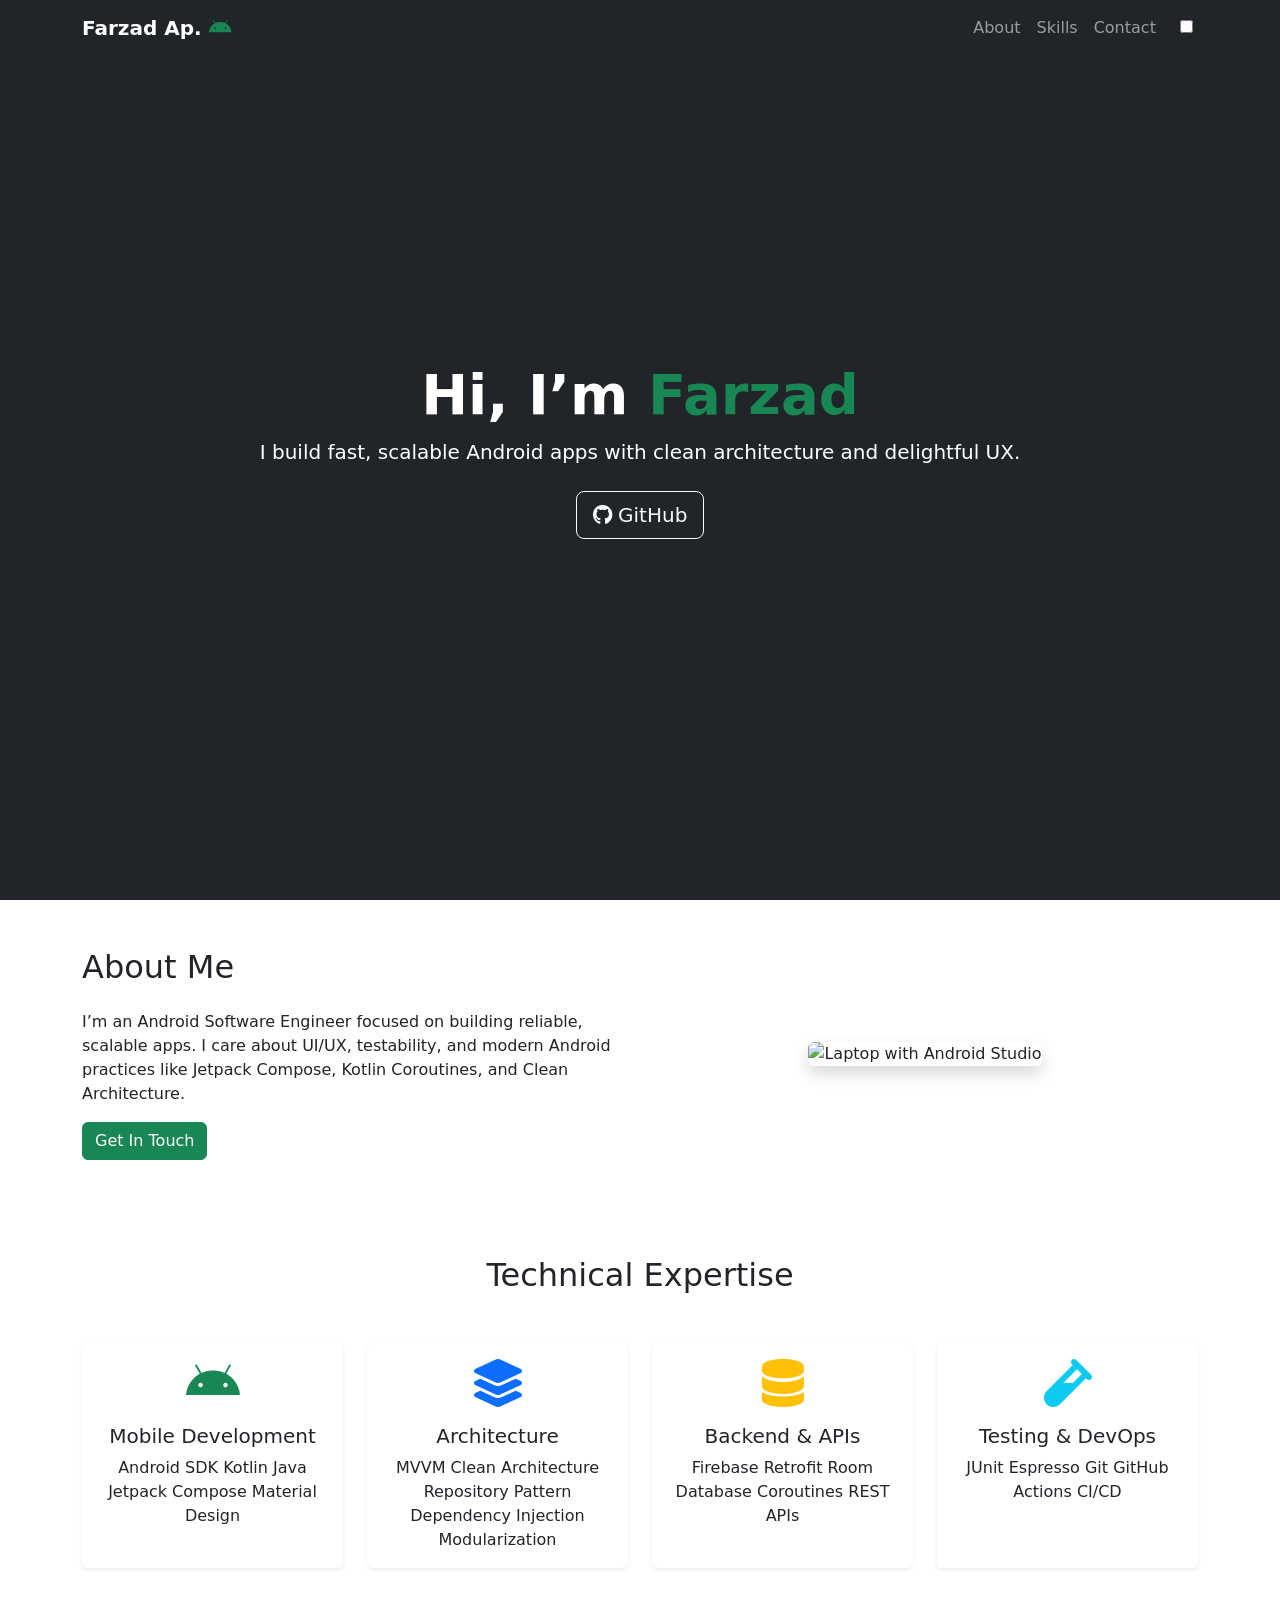
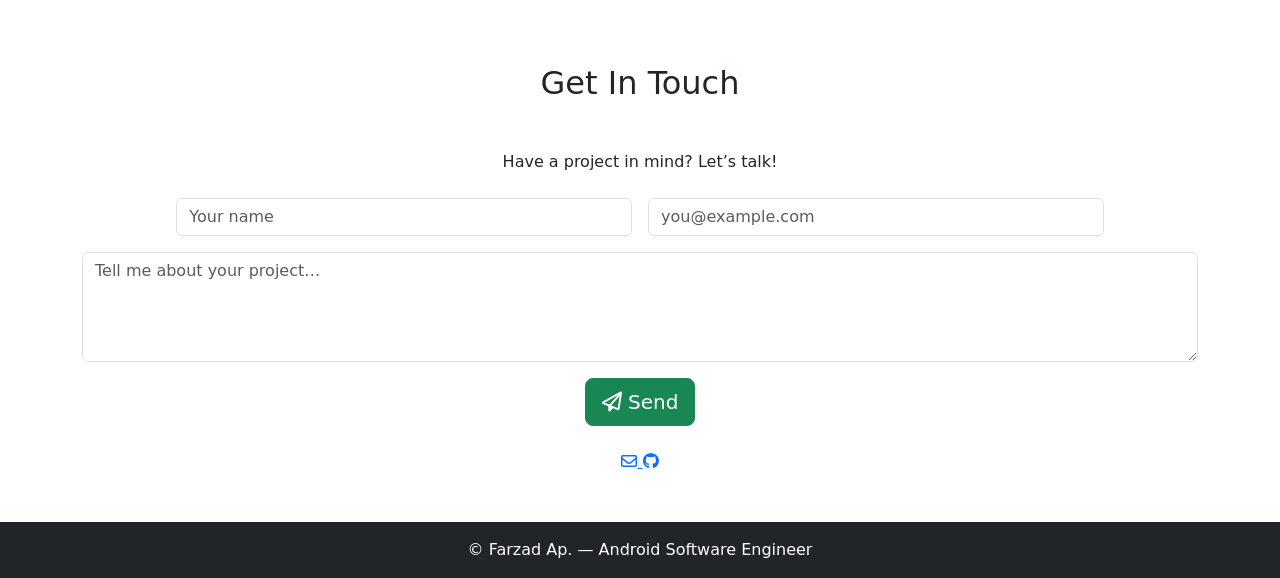
==== index.html @ f7219aee "Commented some section temporarily" ====
<!DOCTYPE html>
<html lang="en">
<head>
    <meta charset="UTF-8">
    <meta name="viewport" content="width=device-width, initial-scale=1">
    <title>Farzad Azimipoor - Android Software Engineer Portfolio</title>
    <meta name="description" content="Android Software Engineer specializing in Kotlin, Jetpack Compose, and modern Android development. View my projects and experience.">
    <meta name="keywords" content="Android Developer, Kotlin, Jetpack Compose, Mobile App Development, Software Engineer">
    <meta name="author" content="Farzad Azimipoor">

    <!-- Open Graph -->
    <meta property="og:title" content="Farzad Azimipoor - Android Software Engineer">
    <meta property="og:description" content="Android Software Engineer specializing in Kotlin, Jetpack Compose, and modern Android development.">
    <meta property="og:type" content="website">
    <meta property="og:url" content="https://farzadazimipoor.github.io">

    <!-- Favicon -->
    <link rel="icon" href="data:image/svg+xml,<svg xmlns='http://www.w3.org/2000/svg' viewBox='0 0 100 100'><text y='.9em' font-size='90'>📱</text></svg>">

    <!-- Bootstrap -->
    <link href="https://cdn.jsdelivr.net/npm/bootstrap@5.3.3/dist/css/bootstrap.min.css" rel="stylesheet">

    <!-- Icons -->
    <link rel="stylesheet" href="https://cdnjs.cloudflare.com/ajax/libs/font-awesome/6.5.0/css/all.min.css">

    <!-- Custom -->
    <link rel="stylesheet" href="assets/css/style.css">
</head>
<body>

<!-- Navbar -->
<nav class="navbar navbar-expand-lg navbar-dark bg-dark fixed-top">
    <div class="container">
        <a class="navbar-brand fw-bold" href="#">Farzad Ap. <i class="fa-brands fa-android text-success"></i></a>
        <button class="navbar-toggler" type="button" data-bs-toggle="collapse" data-bs-target="#navMenu">
            <span class="navbar-toggler-icon"></span>
        </button>
        <div class="collapse navbar-collapse" id="navMenu">
            <ul class="navbar-nav ms-auto">
                <li class="nav-item"><a class="nav-link" href="#about">About</a></li>
                <li class="nav-item"><a class="nav-link" href="#skills">Skills</a></li>
                <!-- <li class="nav-item"><a class="nav-link" href="#projects">Projects</a></li> -->
                <!-- <li class="nav-item"><a class="nav-link" href="#experience">Experience</a></li> -->
                <!-- <li class="nav-item"><a class="nav-link" href="#testimonials">Testimonials</a></li> -->
                <li class="nav-item"><a class="nav-link" href="#contact">Contact</a></li>
                <li class="nav-item d-flex align-items-center">
                    <div class="theme-switch ms-3">
                        <input type="checkbox" id="themeToggle" class="theme-switch-checkbox">
                        <label for="themeToggle" class="theme-switch-label">
                            <span class="theme-switch-inner"></span>
                            <span class="theme-switch-switch"></span>
                        </label>
                    </div>
                </li>
            </ul>
        </div>
    </div>
</nav>

<!-- Main content wrapper -->
<main class="flex-shrink-0">

    <!-- Hero -->
    <header class="bg-dark text-white text-center vh-100 d-flex flex-column justify-content-center">
        <div class="container">

            <h1 class="display-4 fw-bold">Hi, I’m <span class="text-success">Farzad</span></h1>
            <p class="lead">I build fast, scalable Android apps with clean architecture and delightful UX.</p>
            <div class="mt-4">
                <!-- <a href="#projects" class="btn btn-success btn-lg me-2"><i class="fa-solid fa-rocket"></i> View Projects</a> -->
                <a href="https://github.com/farzadazimipoor" target="_blank" rel="noopener noreferrer" class="btn btn-outline-light btn-lg"><i
                        class="fa-brands fa-github"></i> GitHub</a>
            </div>
        </div>
    </header>

    <!-- About -->
    <section id="about" class="py-5 bg-gradient-light animate-on-scroll">
        <div class="container">
            <div class="row align-items-center">
                <div class="col-md-6">
                    <h2 class="mb-4">About Me</h2>
                    <p>I’m an Android Software Engineer focused on building reliable, scalable apps. I care about UI/UX,
                        testability, and modern Android practices like Jetpack Compose, Kotlin Coroutines, and Clean
                        Architecture.</p>
                    <!-- <a href="data/resume.pdf" class="btn btn-outline-success me-2" download>Download Resume</a> -->
                    <a href="#contact" class="btn btn-success">Get In Touch</a>
                </div>
                <div class="col-md-6 text-center mt-4 mt-md-0">
                    <img src="https://images.unsplash.com/photo-1526378722484-bd91ca387e72?w=600&auto=format"
                         class="img-fluid rounded shadow" alt="Laptop with Android Studio">
                </div>
            </div>
        </div>
    </section>

    <!-- Skills -->
    <section id="skills" class="bg-pattern py-5 animate-on-scroll">
        <div class="container">
            <h2 class="text-center mb-5">Technical Expertise</h2>
            <div class="row g-4">
                <div class="col-lg-3 col-md-6">
                    <div class="card h-100 border-0 shadow-sm">
                        <div class="card-body text-center">
                            <div class="mb-3">
                                <i class="fa-brands fa-android fa-3x text-success"></i>
                            </div>
                            <h5 class="card-title">Mobile Development</h5>
                            <div class="skill-badges">
                                <span class="skill-badge">Android SDK</span>
                                <span class="skill-badge">Kotlin</span>
                                <span class="skill-badge">Java</span>
                                <span class="skill-badge">Jetpack Compose</span>
                                <span class="skill-badge">Material Design</span>
                            </div>
                        </div>
                    </div>
                </div>
                <div class="col-lg-3 col-md-6">
                    <div class="card h-100 border-0 shadow-sm">
                        <div class="card-body text-center">
                            <div class="mb-3">
                                <i class="fa-solid fa-layer-group fa-3x text-primary"></i>
                            </div>
                            <h5 class="card-title">Architecture</h5>
                            <div class="skill-badges">
                                <span class="skill-badge">MVVM</span>
                                <span class="skill-badge">Clean Architecture</span>
                                <span class="skill-badge">Repository Pattern</span>
                                <span class="skill-badge">Dependency Injection</span>
                                <span class="skill-badge">Modularization</span>
                            </div>
                        </div>
                    </div>
                </div>
                <div class="col-lg-3 col-md-6">
                    <div class="card h-100 border-0 shadow-sm">
                        <div class="card-body text-center">
                            <div class="mb-3">
                                <i class="fa-solid fa-database fa-3x text-warning"></i>
                            </div>
                            <h5 class="card-title">Backend & APIs</h5>
                            <div class="skill-badges">
                                <span class="skill-badge">Firebase</span>
                                <span class="skill-badge">Retrofit</span>
                                <span class="skill-badge">Room Database</span>
                                <span class="skill-badge">Coroutines</span>
                                <span class="skill-badge">REST APIs</span>
                            </div>
                        </div>
                    </div>
                </div>
                <div class="col-lg-3 col-md-6">
                    <div class="card h-100 border-0 shadow-sm">
                        <div class="card-body text-center">
                            <div class="mb-3">
                                <i class="fa-solid fa-vial fa-3x text-info"></i>
                            </div>
                            <h5 class="card-title">Testing & DevOps</h5>
                            <div class="skill-badges">
                                <span class="skill-badge">JUnit</span>
                                <span class="skill-badge">Espresso</span>
                                <span class="skill-badge">Git</span>
                                <span class="skill-badge">GitHub Actions</span>
                                <span class="skill-badge">CI/CD</span>
                            </div>
                        </div>
                    </div>
                </div>
            </div>
        </div>
    </section>

    <!-- Projects -->
    <!-- <section id="projects" class="py-5 bg-gradient-dark animate-on-scroll">
        <div class="container">
            <h2 class="text-center mb-5">Featured Projects</h2>
            <div id="projectGrid" class="row g-4"></div>
        </div>
    </section> -->

    <!-- Experience -->
    <!-- <section id="experience" class="bg-dots py-5 animate-on-scroll">
        <div class="container">
            <h2 class="text-center mb-5">Career Journey</h2>
            <div class="timeline">
                <div class="timeline-item">
                    <div class="timeline-marker bg-success"></div>
                    <div class="timeline-content">
                        <div class="timeline-header">
                            <h5>Senior Android Engineer</h5>
                            <span class="timeline-date">2023 – Present</span>
                        </div>
                        <h6 class="company text-success">Awesome Co</h6>
                        <ul class="achievements">
                            <li>Led Jetpack Compose migration for 500K+ users</li>
                            <li>Improved app performance by 30%</li>
                            <li>Mentored 3 junior developers</li>
                            <li>Implemented CI/CD pipeline reducing deployment time by 50%</li>
                        </ul>
                        <div class="skills">
                            <span class="skill-tag">Kotlin</span>
                            <span class="skill-tag">Jetpack Compose</span>
                            <span class="skill-tag">MVVM</span>
                            <span class="skill-tag">Clean Architecture</span>
                        </div>
                    </div>
                </div>
                
                <div class="timeline-item">
                    <div class="timeline-marker bg-primary"></div>
                    <div class="timeline-content">
                        <div class="timeline-header">
                            <h5>Android Developer</h5>
                            <span class="timeline-date">2021 – 2023</span>
                        </div>
                        <h6 class="company text-primary">Startup X</h6>
                        <ul class="achievements">
                            <li>Built features end-to-end from design to deployment</li>
                            <li>Boosted MAU by 40% through UX improvements</li>
                            <li>Reduced crash rate from 2.1% to 0.3%</li>
                            <li>Integrated Firebase Analytics and Crashlytics</li>
                        </ul>
                        <div class="skills">
                            <span class="skill-tag">Java</span>
                            <span class="skill-tag">Firebase</span>
                            <span class="skill-tag">Retrofit</span>
                            <span class="skill-tag">RxJava</span>
                        </div>
                    </div>
                </div>
                
                <div class="timeline-item">
                    <div class="timeline-marker bg-warning"></div>
                    <div class="timeline-content">
                        <div class="timeline-header">
                            <h5>Junior Android Developer</h5>
                            <span class="timeline-date">2020 – 2021</span>
                        </div>
                        <h6 class="company text-warning">Tech Solutions Inc</h6>
                        <ul class="achievements">
                            <li>Developed 5+ Android applications from scratch</li>
                            <li>Collaborated with cross-functional teams</li>
                            <li>Implemented REST API integrations</li>
                            <li>Maintained legacy codebases and added new features</li>
                        </ul>
                        <div class="skills">
                            <span class="skill-tag">Java</span>
                            <span class="skill-tag">XML Layouts</span>
                            <span class="skill-tag">SQLite</span>
                            <span class="skill-tag">REST APIs</span>
                        </div>
                    </div>
                </div>
                
                <div class="timeline-item">
                    <div class="timeline-marker bg-info"></div>
                    <div class="timeline-content">
                        <div class="timeline-header">
                            <h5>Android Intern</h5>
                            <span class="timeline-date">2019 – 2020</span>
                        </div>
                        <h6 class="company text-info">Mobile Innovations Lab</h6>
                        <ul class="achievements">
                            <li>Learned Android fundamentals and best practices</li>
                            <li>Built first production-ready mobile application</li>
                            <li>Gained experience with version control and agile methodology</li>
                            <li>Participated in code reviews and team meetings</li>
                        </ul>
                        <div class="skills">
                            <span class="skill-tag">Java</span>
                            <span class="skill-tag">Android Studio</span>
                            <span class="skill-tag">Git</span>
                            <span class="skill-tag">Agile</span>
                        </div>
                    </div>
                </div>
            </div>
        </div>
    </section> -->

    <!-- Testimonials -->
    <!-- <section id="testimonials" class="py-5 bg-gradient-dark animate-on-scroll">
        <div class="container">
            <h2 class="text-center mb-5 text-white">What Colleagues Say</h2>
            <div class="row g-4">
                <div class="col-md-4">
                    <div class="testimonial-card">
                        <div class="testimonial-content">
                            <p>"Farzad's expertise in Android development is exceptional. His clean code and attention to detail made our project a huge success."</p>
                        </div>
                        <div class="testimonial-author">
                            <strong>Sarah Johnson</strong>
                            <small class="text-muted">Product Manager, Awesome Co</small>
                        </div>
                    </div>
                </div>
                <div class="col-md-4">
                    <div class="testimonial-card">
                        <div class="testimonial-content">
                            <p>"Working with Farzad was a pleasure. His knowledge of Jetpack Compose and modern Android practices is outstanding."</p>
                        </div>
                        <div class="testimonial-author">
                            <strong>Mike Chen</strong>
                            <small class="text-muted">Tech Lead, Startup X</small>
                        </div>
                    </div>
                </div>
                <div class="col-md-4">
                    <div class="testimonial-card">
                        <div class="testimonial-content">
                            <p>"Farzad consistently delivers high-quality code and is always willing to mentor junior developers. A true team player."</p>
                        </div>
                        <div class="testimonial-author">
                            <strong>Lisa Rodriguez</strong>
                            <small class="text-muted">Engineering Manager, Tech Solutions</small>
                        </div>
                    </div>
                </div>
            </div>
        </div>
    </section> -->

    <!-- Contact -->
    <section id="contact" class="py-5 bg-gradient-light animate-on-scroll">
        <div class="container text-center">
            <h2 class="text-center mb-5">Get In Touch</h2>
            <p class="mb-4">Have a project in mind? Let’s talk!</p>
            <form id="contactForm" class="row g-3 justify-content-center">
                <div class="col-md-5">
                    <input type="text" name="name" class="form-control" placeholder="Your name" required>
                </div>
                <div class="col-md-5">
                    <input type="email" name="email" class="form-control" placeholder="you@example.com" required>
                </div>
                <div class="col-12">
                    <textarea name="message" rows="4" class="form-control" placeholder="Tell me about your project…"
                              required></textarea>
                </div>
                <div class="col-10">
                    <button class="btn btn-success btn-lg" type="submit"><i class="fa-regular fa-paper-plane"></i> Send
                    </button>
                </div>
            </form>
            <div id="formMessage" class="mt-3" style="display: none;"></div>
            <div class="mt-4 social-links">
                <a href="mailto:farzad.azimipoor@gmail.com" class="email" title="Email">
                    <i class="fa-regular fa-envelope"></i>
                </a>
                <a href="https://github.com/farzadazimipoor" target="_blank" rel="noopener noreferrer" class="github" title="GitHub">
                    <i class="fa-brands fa-github"></i>
                </a>
                <!-- <a href="https://www.linkedin.com/in/farzadazimipoor" target="_blank" rel="noopener noreferrer" class="linkedin" title="LinkedIn">
                    <i class="fa-brands fa-linkedin"></i>
                </a> -->
            </div>
        </div>
    </section>
</main>

<!-- Back to Top Button -->
<button id="backToTop" class="btn btn-success position-fixed" style="bottom: 20px; right: 20px; z-index: 1000; display: none; border-radius: 50%; width: 50px; height: 50px;">
    <i class="fa-solid fa-arrow-up"></i>
</button>

<!-- Footer -->
<footer class="bg-dark text-white text-center py-3 mt-auto">
    <p class="mb-0">&copy; <span id="year"></span> Farzad Ap. — Android Software Engineer</p>
</footer>

<!-- Scripts -->
<script src="https://cdn.jsdelivr.net/npm/bootstrap@5.3.3/dist/js/bootstrap.bundle.min.js"></script>
<script src="assets/js/script.js"></script>
</body>
</html>
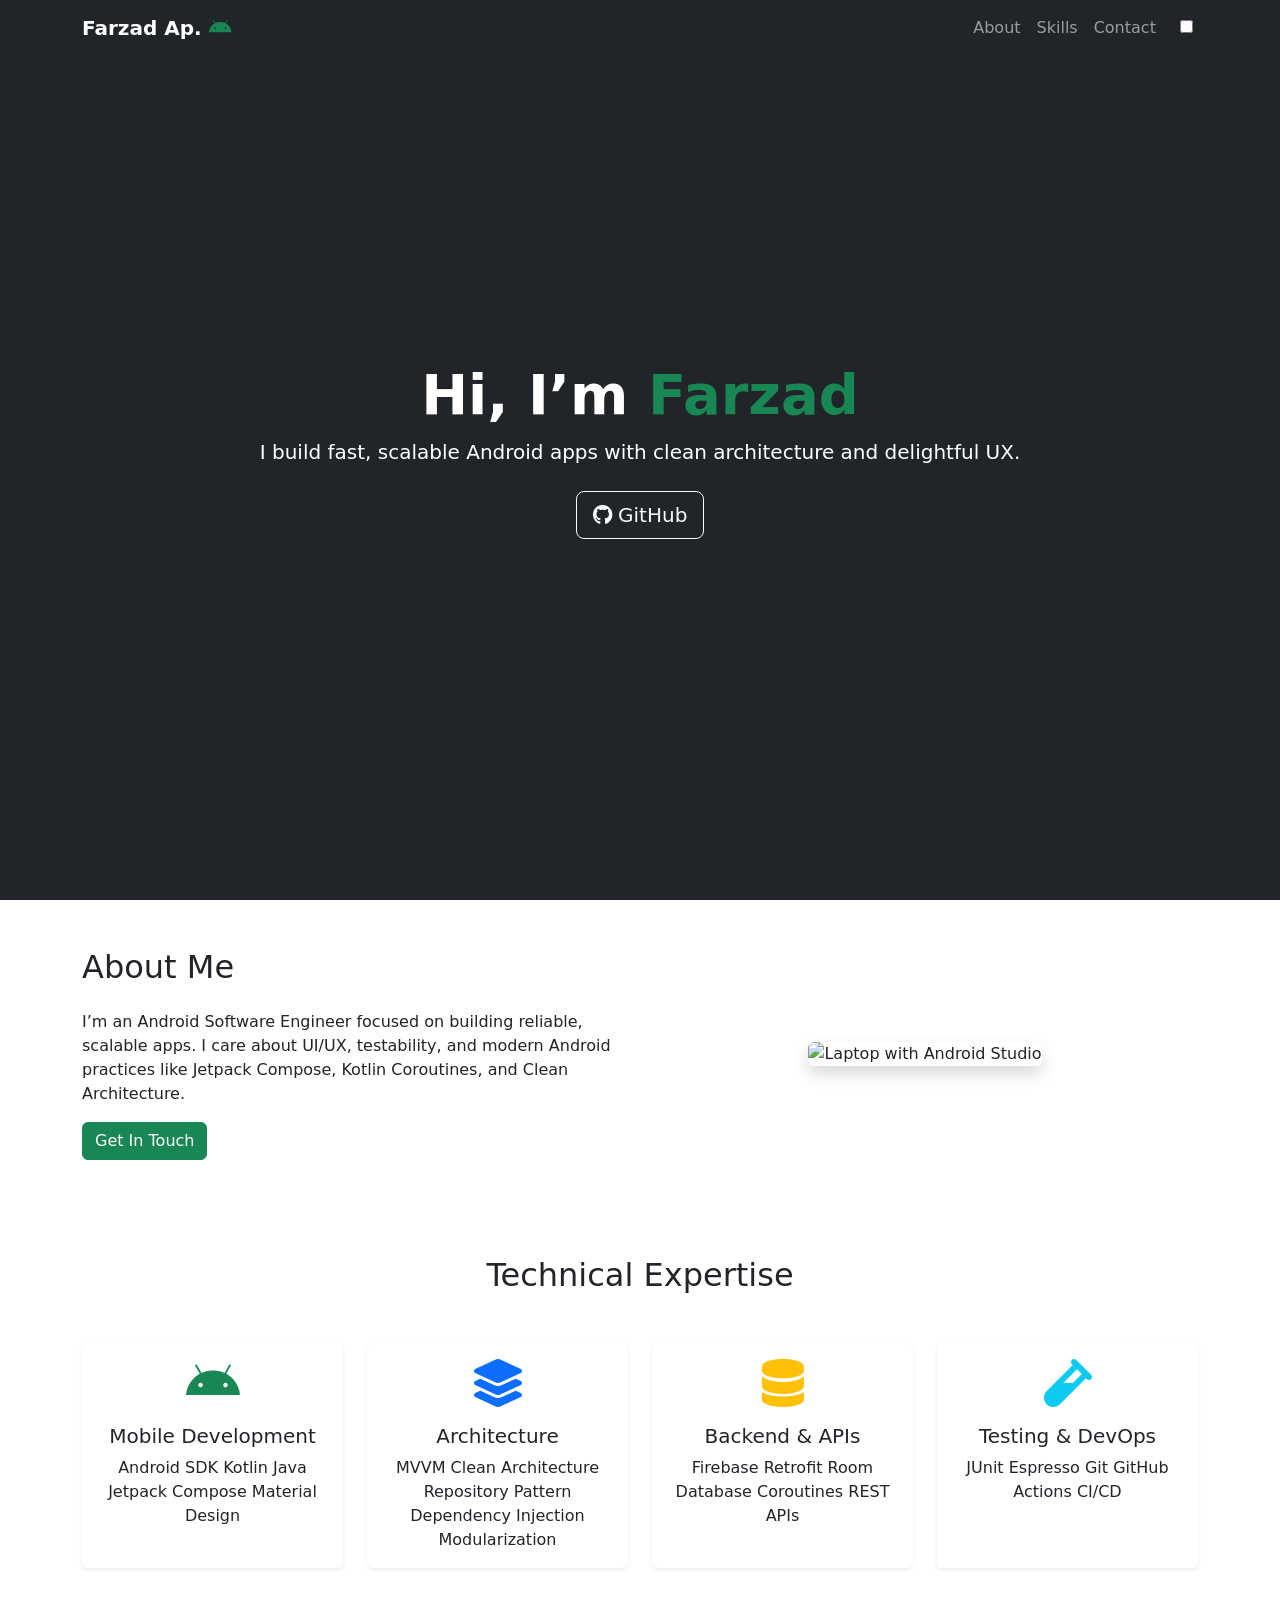
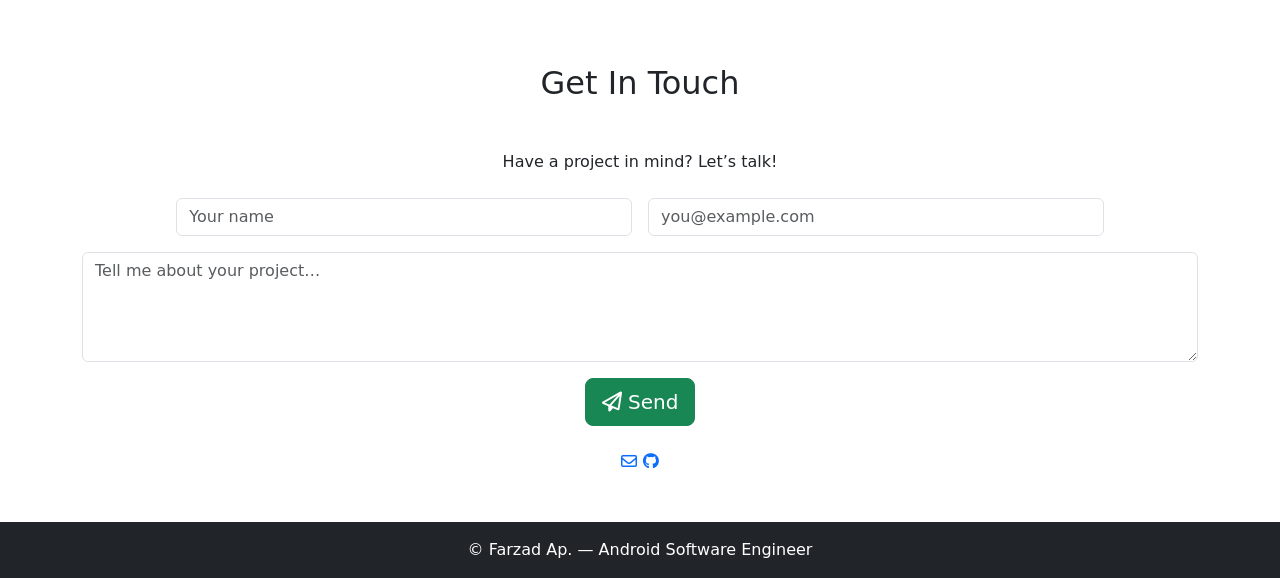
==== commit 661c9be4: "Corrected page content" ====
--- a/index.html
+++ b/index.html
@@ -3,16 +3,16 @@
 <head>
     <meta charset="UTF-8">
     <meta name="viewport" content="width=device-width, initial-scale=1">
-    <title>Farzad Azimipoor - Android Software Engineer Portfolio</title>
+    <title>Farzad Azimipour - Android Software Engineer Portfolio</title>
     <meta name="description" content="Android Software Engineer specializing in Kotlin, Jetpack Compose, and modern Android development. View my projects and experience.">
     <meta name="keywords" content="Android Developer, Kotlin, Jetpack Compose, Mobile App Development, Software Engineer">
-    <meta name="author" content="Farzad Azimipoor">
+    <meta name="author" content="Farzad Azimipour">
 
     <!-- Open Graph -->
-    <meta property="og:title" content="Farzad Azimipoor - Android Software Engineer">
+    <meta property="og:title" content="Farzad Azimipour - Android Software Engineer">
     <meta property="og:description" content="Android Software Engineer specializing in Kotlin, Jetpack Compose, and modern Android development.">
     <meta property="og:type" content="website">
-    <meta property="og:url" content="https://farzadazimipoor.github.io">
+    <meta property="og:url" content="https://farzadazimipour.github.io">
 
     <!-- Favicon -->
     <link rel="icon" href="data:image/svg+xml,<svg xmlns='http://www.w3.org/2000/svg' viewBox='0 0 100 100'><text y='.9em' font-size='90'>📱</text></svg>">
@@ -63,13 +63,11 @@
     <!-- Hero -->
     <header class="bg-dark text-white text-center vh-100 d-flex flex-column justify-content-center">
         <div class="container">
-
             <h1 class="display-4 fw-bold">Hi, I’m <span class="text-success">Farzad</span></h1>
             <p class="lead">I build fast, scalable Android apps with clean architecture and delightful UX.</p>
             <div class="mt-4">
                 <!-- <a href="#projects" class="btn btn-success btn-lg me-2"><i class="fa-solid fa-rocket"></i> View Projects</a> -->
-                <a href="https://github.com/farzadazimipoor" target="_blank" rel="noopener noreferrer" class="btn btn-outline-light btn-lg"><i
-                        class="fa-brands fa-github"></i> GitHub</a>
+                <a href="https://github.com/farzadazimipour" target="_blank" rel="noopener noreferrer" class="btn btn-outline-light btn-lg"><i class="fa-brands fa-github"></i> GitHub</a>
             </div>
         </div>
     </header>
@@ -87,8 +85,7 @@
                     <a href="#contact" class="btn btn-success">Get In Touch</a>
                 </div>
                 <div class="col-md-6 text-center mt-4 mt-md-0">
-                    <img src="https://images.unsplash.com/photo-1526378722484-bd91ca387e72?w=600&auto=format"
-                         class="img-fluid rounded shadow" alt="Laptop with Android Studio">
+                    <img src="https://images.unsplash.com/photo-1526378722484-bd91ca387e72?w=600&auto=format" class="img-fluid rounded shadow" alt="Laptop with Android Studio">
                 </div>
             </div>
         </div>
@@ -102,9 +99,7 @@
                 <div class="col-lg-3 col-md-6">
                     <div class="card h-100 border-0 shadow-sm">
                         <div class="card-body text-center">
-                            <div class="mb-3">
-                                <i class="fa-brands fa-android fa-3x text-success"></i>
-                            </div>
+                            <div class="mb-3"><i class="fa-brands fa-android fa-3x text-success"></i></div>
                             <h5 class="card-title">Mobile Development</h5>
                             <div class="skill-badges">
                                 <span class="skill-badge">Android SDK</span>
@@ -334,20 +329,16 @@
                     <input type="email" name="email" class="form-control" placeholder="you@example.com" required>
                 </div>
                 <div class="col-12">
-                    <textarea name="message" rows="4" class="form-control" placeholder="Tell me about your project…"
-                              required></textarea>
+                    <textarea name="message" rows="4" class="form-control" placeholder="Tell me about your project…" required></textarea>
                 </div>
                 <div class="col-10">
-                    <button class="btn btn-success btn-lg" type="submit"><i class="fa-regular fa-paper-plane"></i> Send
-                    </button>
+                    <button class="btn btn-success btn-lg" type="submit"><i class="fa-regular fa-paper-plane"></i> Send</button>
                 </div>
             </form>
             <div id="formMessage" class="mt-3" style="display: none;"></div>
             <div class="mt-4 social-links">
-                <a href="mailto:farzad.azimipoor@gmail.com" class="email" title="Email">
-                    <i class="fa-regular fa-envelope"></i>
-                </a>
-                <a href="https://github.com/farzadazimipoor" target="_blank" rel="noopener noreferrer" class="github" title="GitHub">
+                <a href="mailto:farzad.azimipoor@gmail.com" class="email" title="Email"><i class="fa-regular fa-envelope"></i></a>
+                <a href="https://github.com/farzadazimipour" target="_blank" rel="noopener noreferrer" class="github" title="GitHub">
                     <i class="fa-brands fa-github"></i>
                 </a>
                 <!-- <a href="https://www.linkedin.com/in/farzadazimipoor" target="_blank" rel="noopener noreferrer" class="linkedin" title="LinkedIn">
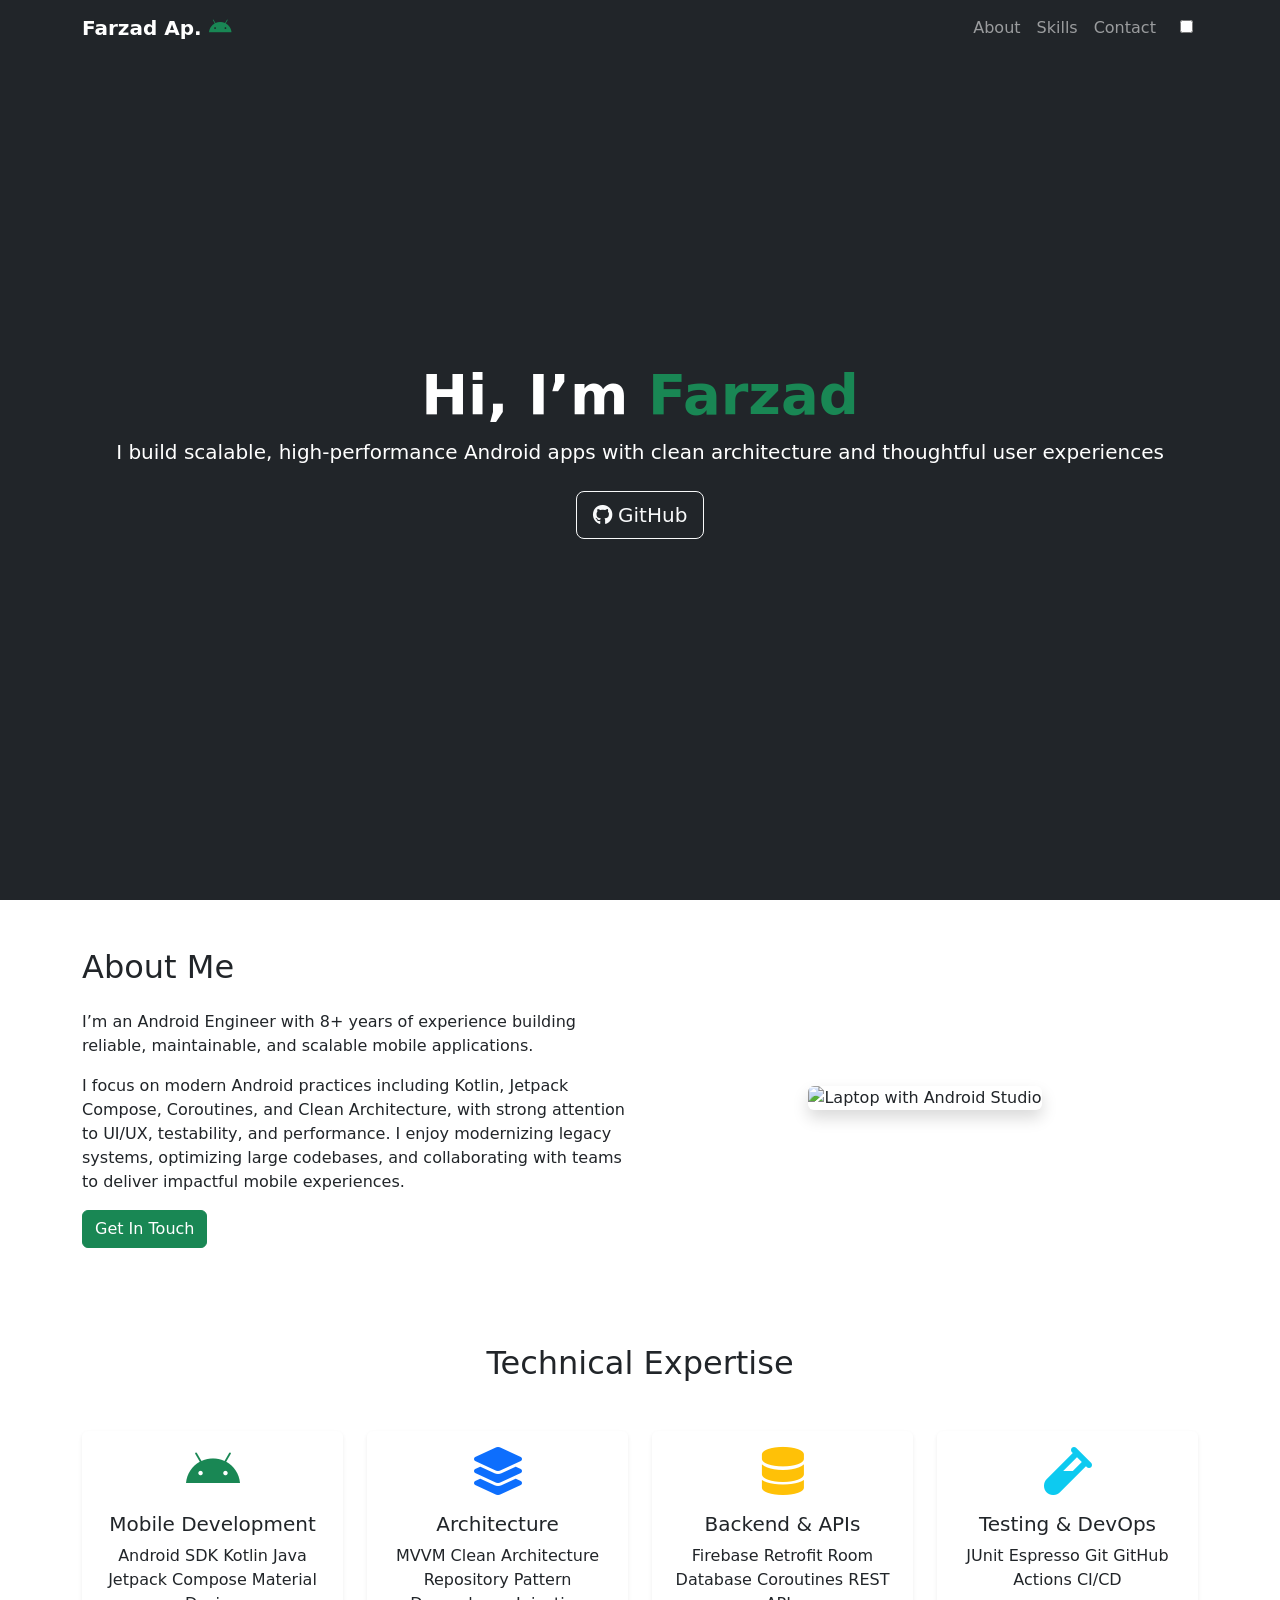
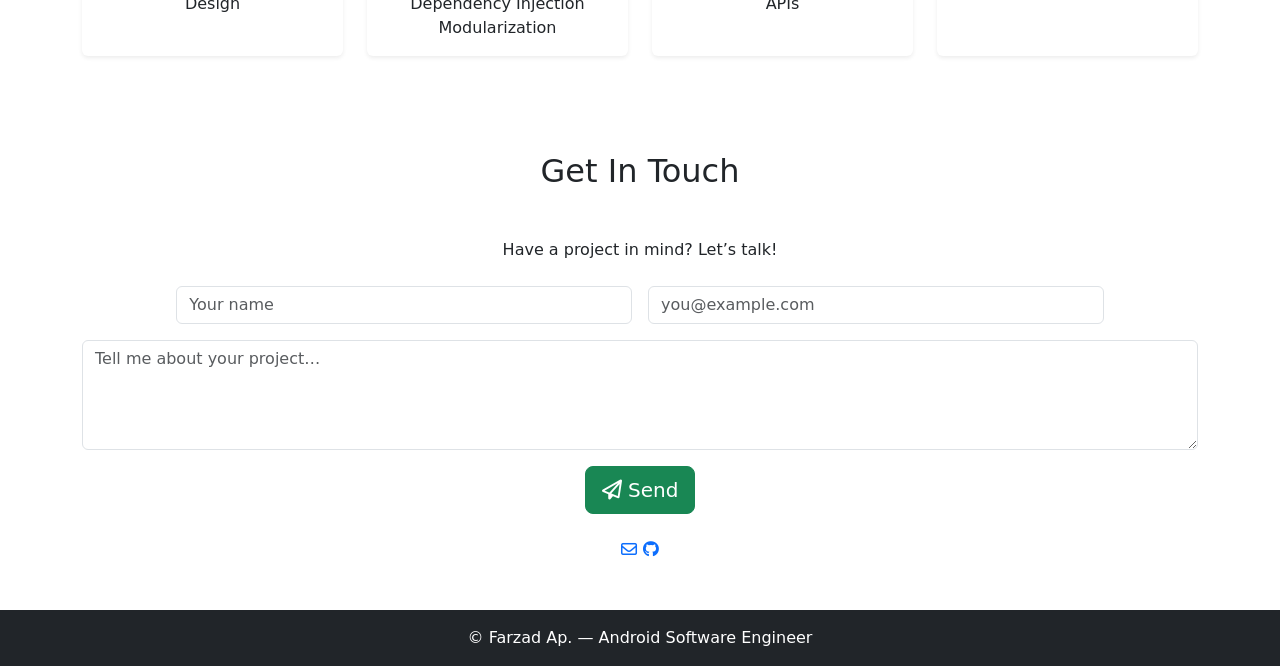
==== commit cfbbffc5: "Updated bio information" ====
--- a/index.html
+++ b/index.html
@@ -64,7 +64,7 @@
     <header class="bg-dark text-white text-center vh-100 d-flex flex-column justify-content-center">
         <div class="container">
             <h1 class="display-4 fw-bold">Hi, I’m <span class="text-success">Farzad</span></h1>
-            <p class="lead">I build fast, scalable Android apps with clean architecture and delightful UX.</p>
+            <p class="lead">I build scalable, high-performance Android apps with clean architecture and thoughtful user experiences</p>
             <div class="mt-4">
                 <!-- <a href="#projects" class="btn btn-success btn-lg me-2"><i class="fa-solid fa-rocket"></i> View Projects</a> -->
                 <a href="https://github.com/farzadazimipour" target="_blank" rel="noopener noreferrer" class="btn btn-outline-light btn-lg"><i class="fa-brands fa-github"></i> GitHub</a>
@@ -78,9 +78,8 @@
             <div class="row align-items-center">
                 <div class="col-md-6">
                     <h2 class="mb-4">About Me</h2>
-                    <p>I’m an Android Software Engineer focused on building reliable, scalable apps. I care about UI/UX,
-                        testability, and modern Android practices like Jetpack Compose, Kotlin Coroutines, and Clean
-                        Architecture.</p>
+                    <p>I’m an Android Engineer with 8+ years of experience building reliable, maintainable, and scalable mobile applications.</p>
+                    <p>I focus on modern Android practices including Kotlin, Jetpack Compose, Coroutines, and Clean Architecture, with strong attention to UI/UX, testability, and performance. I enjoy modernizing legacy systems, optimizing large codebases, and collaborating with teams to deliver impactful mobile experiences.</p>
                     <!-- <a href="data/resume.pdf" class="btn btn-outline-success me-2" download>Download Resume</a> -->
                     <a href="#contact" class="btn btn-success">Get In Touch</a>
                 </div>
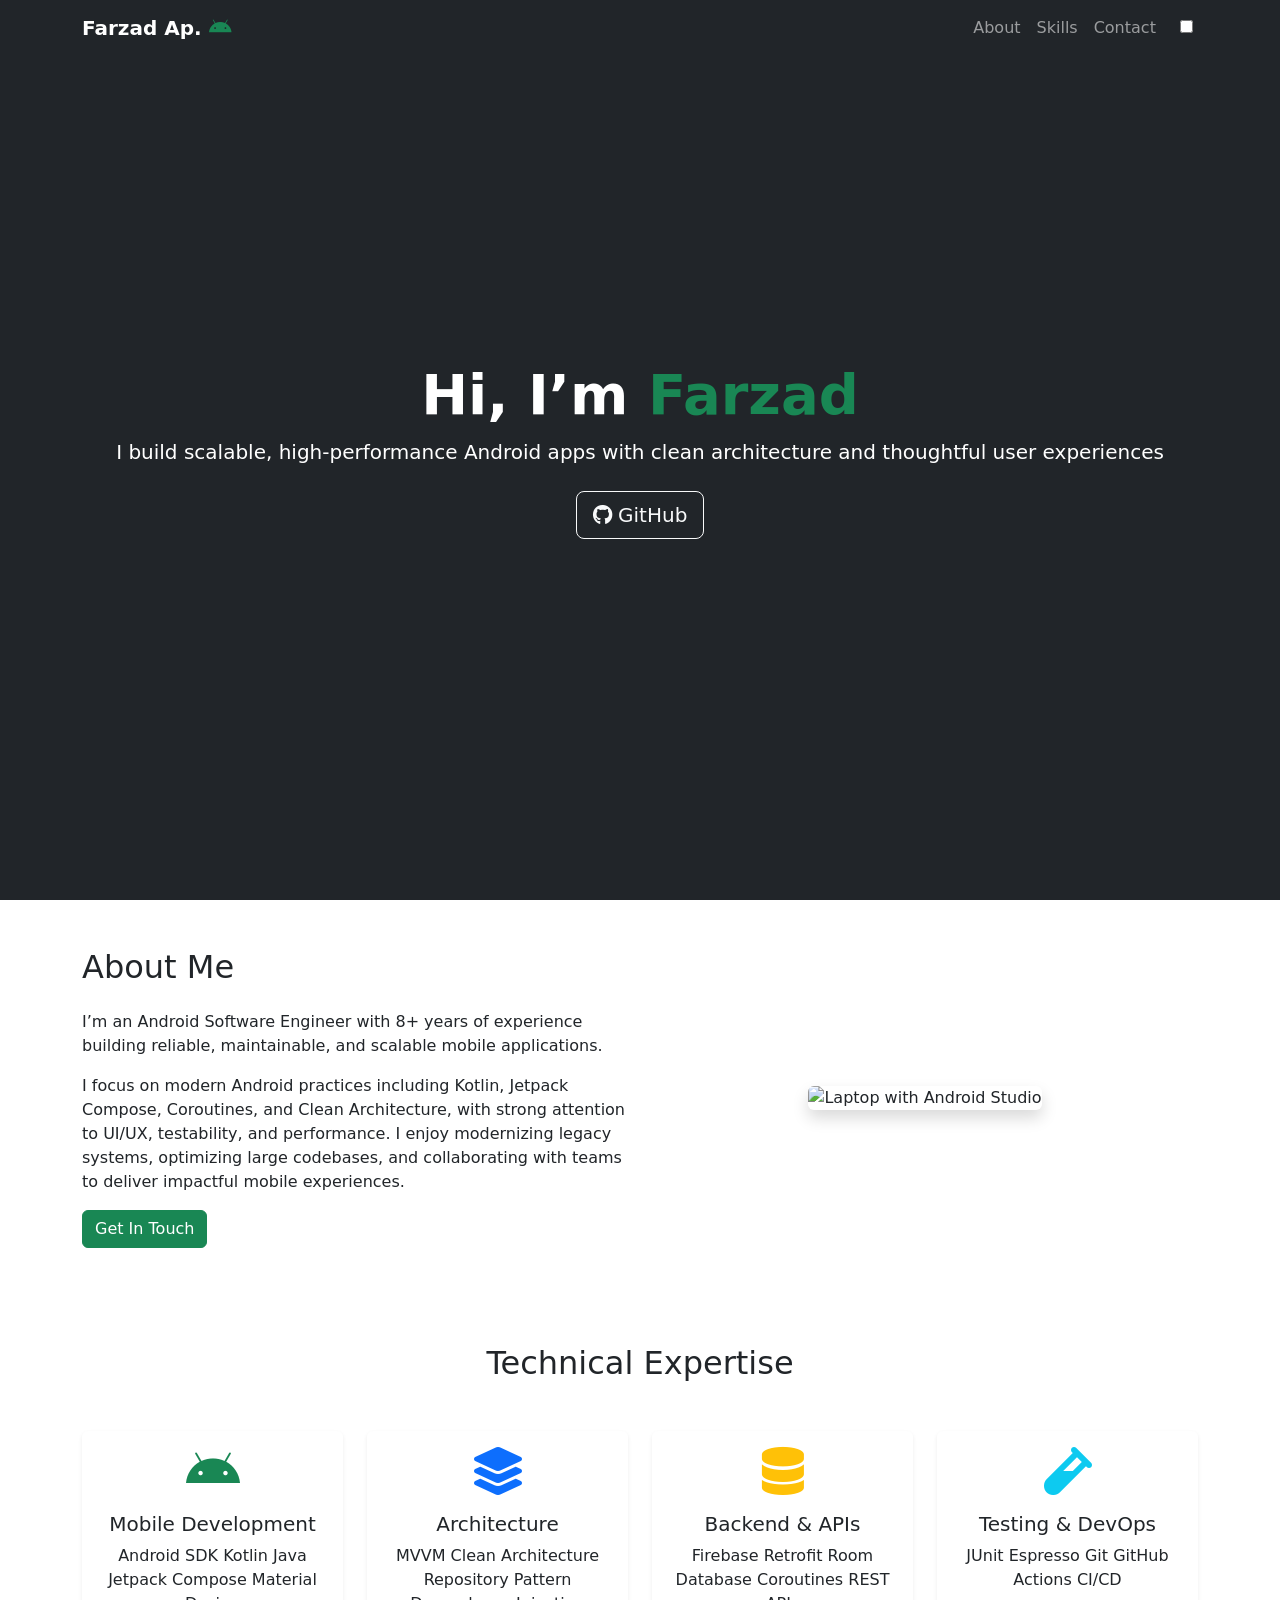
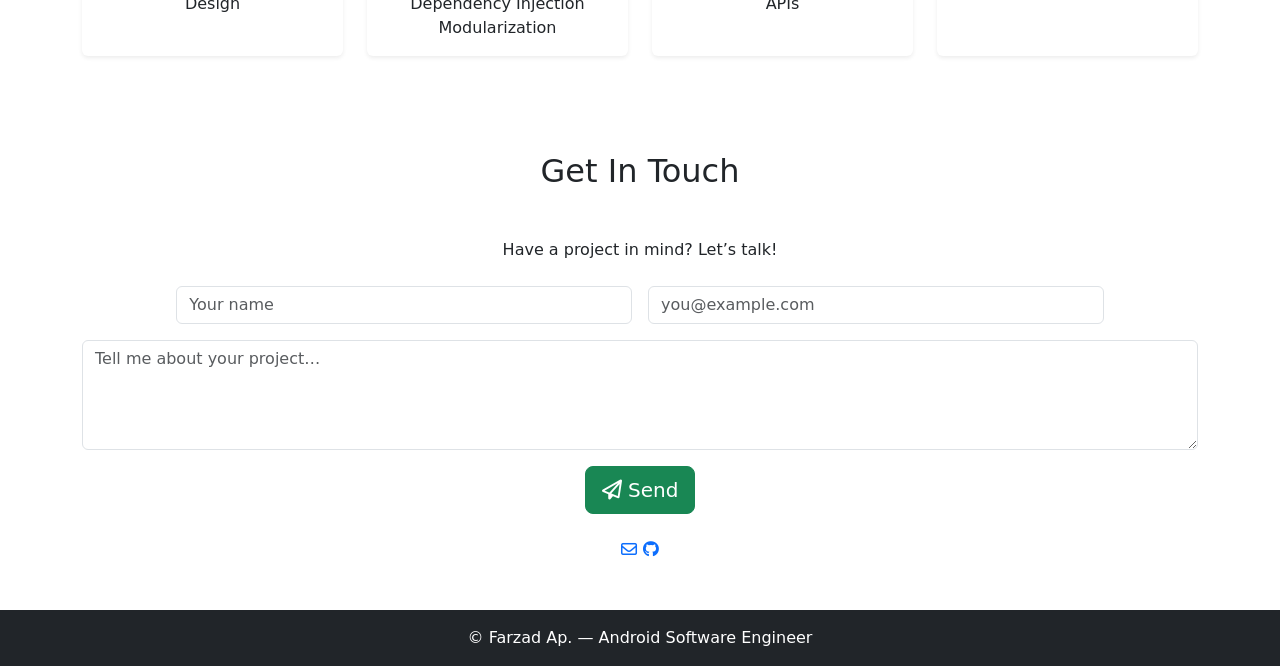
==== commit 2b0e82ba: "Updated bio information" ====
--- a/index.html
+++ b/index.html
@@ -78,7 +78,7 @@
             <div class="row align-items-center">
                 <div class="col-md-6">
                     <h2 class="mb-4">About Me</h2>
-                    <p>I’m an Android Engineer with 8+ years of experience building reliable, maintainable, and scalable mobile applications.</p>
+                    <p>I’m an Android Software Engineer with 8+ years of experience building reliable, maintainable, and scalable mobile applications.</p>
                     <p>I focus on modern Android practices including Kotlin, Jetpack Compose, Coroutines, and Clean Architecture, with strong attention to UI/UX, testability, and performance. I enjoy modernizing legacy systems, optimizing large codebases, and collaborating with teams to deliver impactful mobile experiences.</p>
                     <!-- <a href="data/resume.pdf" class="btn btn-outline-success me-2" download>Download Resume</a> -->
                     <a href="#contact" class="btn btn-success">Get In Touch</a>
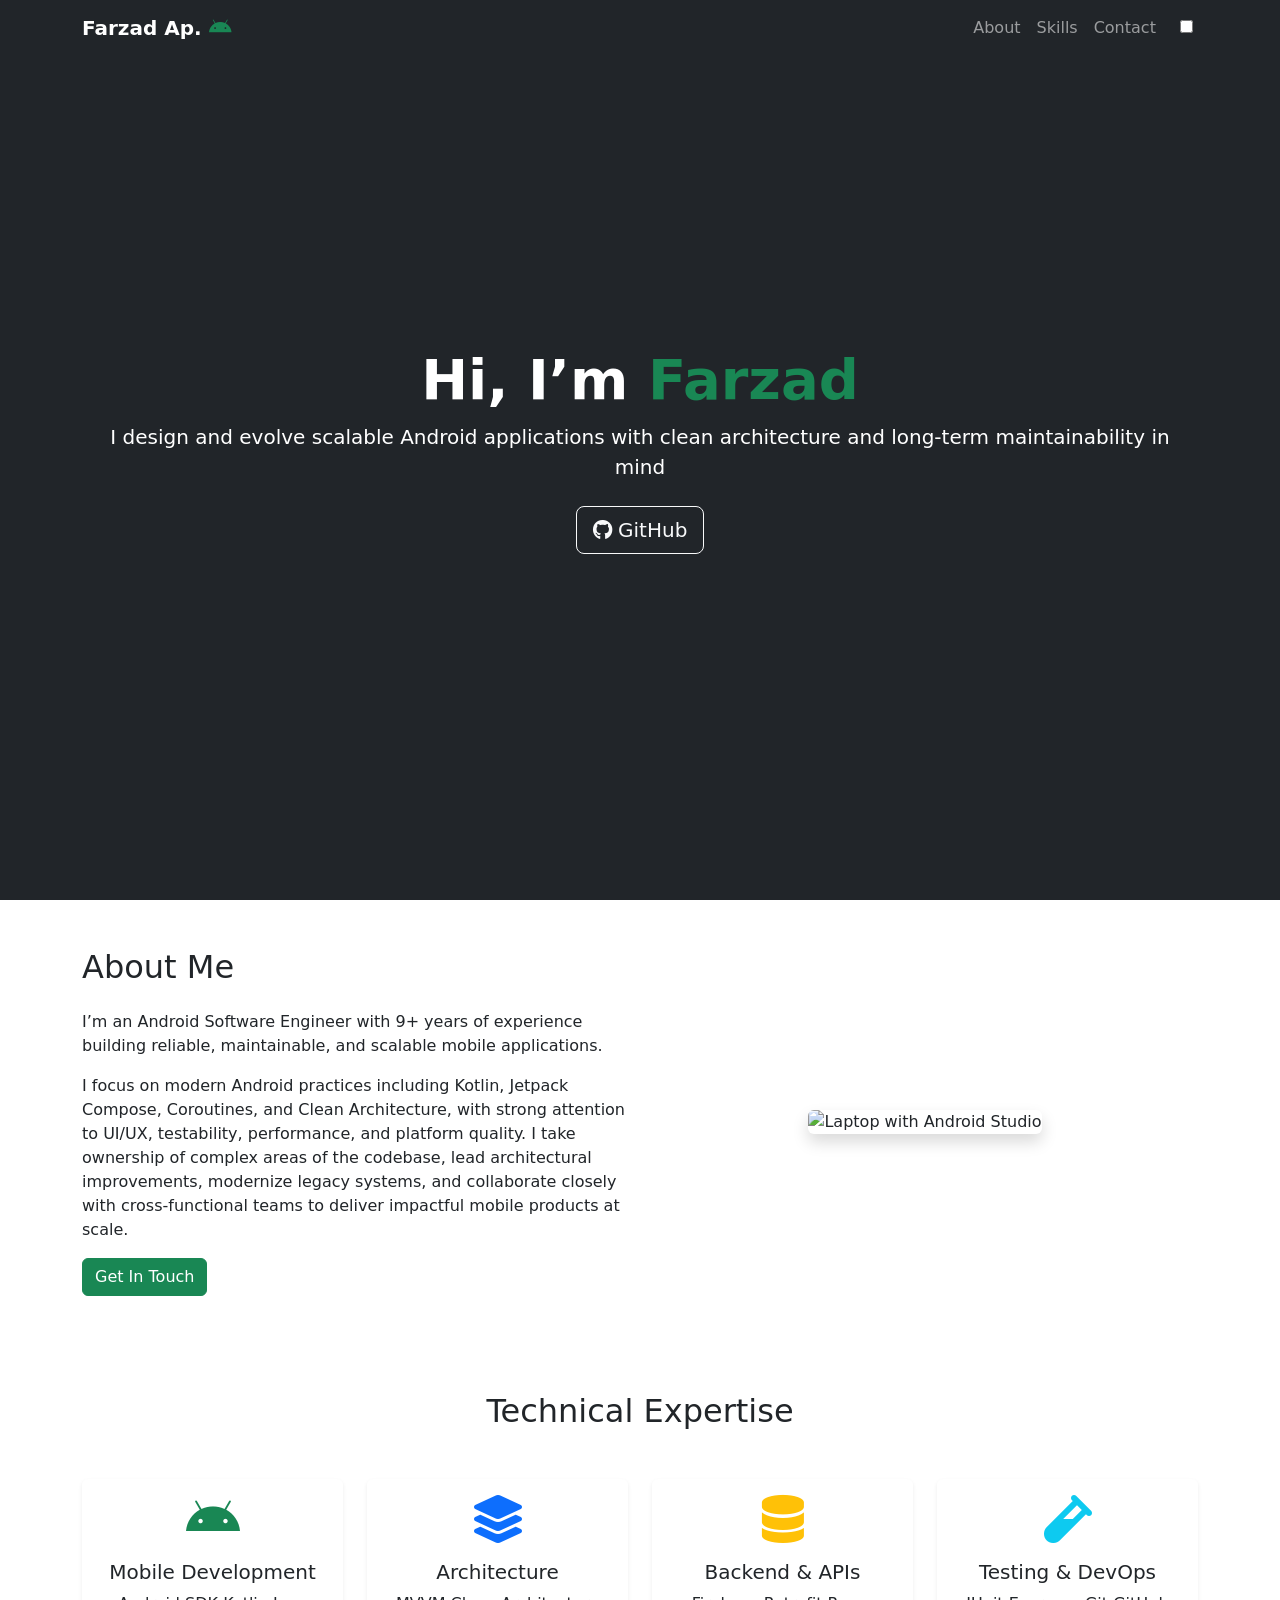
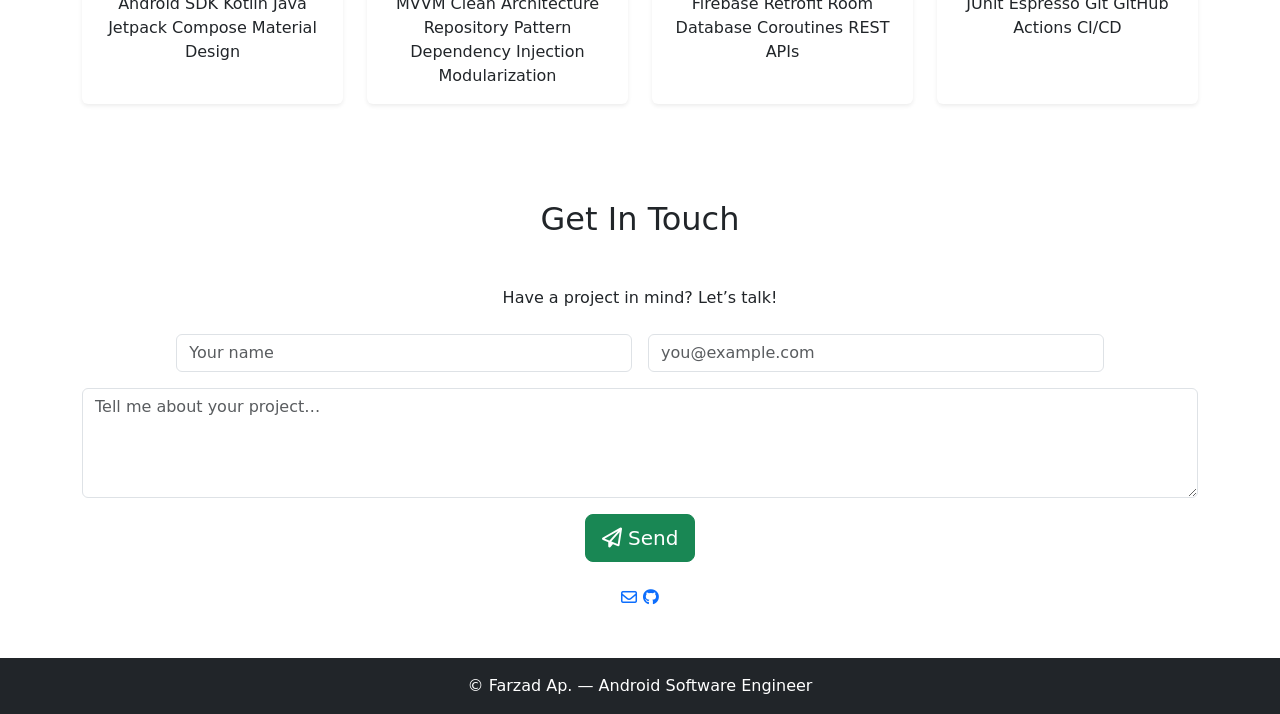
==== commit ca57bc6c: "Updated bio information" ====
--- a/index.html
+++ b/index.html
@@ -64,7 +64,7 @@
     <header class="bg-dark text-white text-center vh-100 d-flex flex-column justify-content-center">
         <div class="container">
             <h1 class="display-4 fw-bold">Hi, I’m <span class="text-success">Farzad</span></h1>
-            <p class="lead">I build scalable, high-performance Android apps with clean architecture and thoughtful user experiences</p>
+            <p class="lead">I design and evolve scalable Android applications with clean architecture and long-term maintainability in mind</p>
             <div class="mt-4">
                 <!-- <a href="#projects" class="btn btn-success btn-lg me-2"><i class="fa-solid fa-rocket"></i> View Projects</a> -->
                 <a href="https://github.com/farzadazimipour" target="_blank" rel="noopener noreferrer" class="btn btn-outline-light btn-lg"><i class="fa-brands fa-github"></i> GitHub</a>
@@ -78,8 +78,8 @@
             <div class="row align-items-center">
                 <div class="col-md-6">
                     <h2 class="mb-4">About Me</h2>
-                    <p>I’m an Android Software Engineer with 8+ years of experience building reliable, maintainable, and scalable mobile applications.</p>
-                    <p>I focus on modern Android practices including Kotlin, Jetpack Compose, Coroutines, and Clean Architecture, with strong attention to UI/UX, testability, and performance. I enjoy modernizing legacy systems, optimizing large codebases, and collaborating with teams to deliver impactful mobile experiences.</p>
+                    <p>I’m an Android Software Engineer with 9+ years of experience building reliable, maintainable, and scalable mobile applications.</p>
+                    <p>I focus on modern Android practices including Kotlin, Jetpack Compose, Coroutines, and Clean Architecture, with strong attention to UI/UX, testability, performance, and platform quality. I take ownership of complex areas of the codebase, lead architectural improvements, modernize legacy systems, and collaborate closely with cross-functional teams to deliver impactful mobile products at scale.</p>
                     <!-- <a href="data/resume.pdf" class="btn btn-outline-success me-2" download>Download Resume</a> -->
                     <a href="#contact" class="btn btn-success">Get In Touch</a>
                 </div>
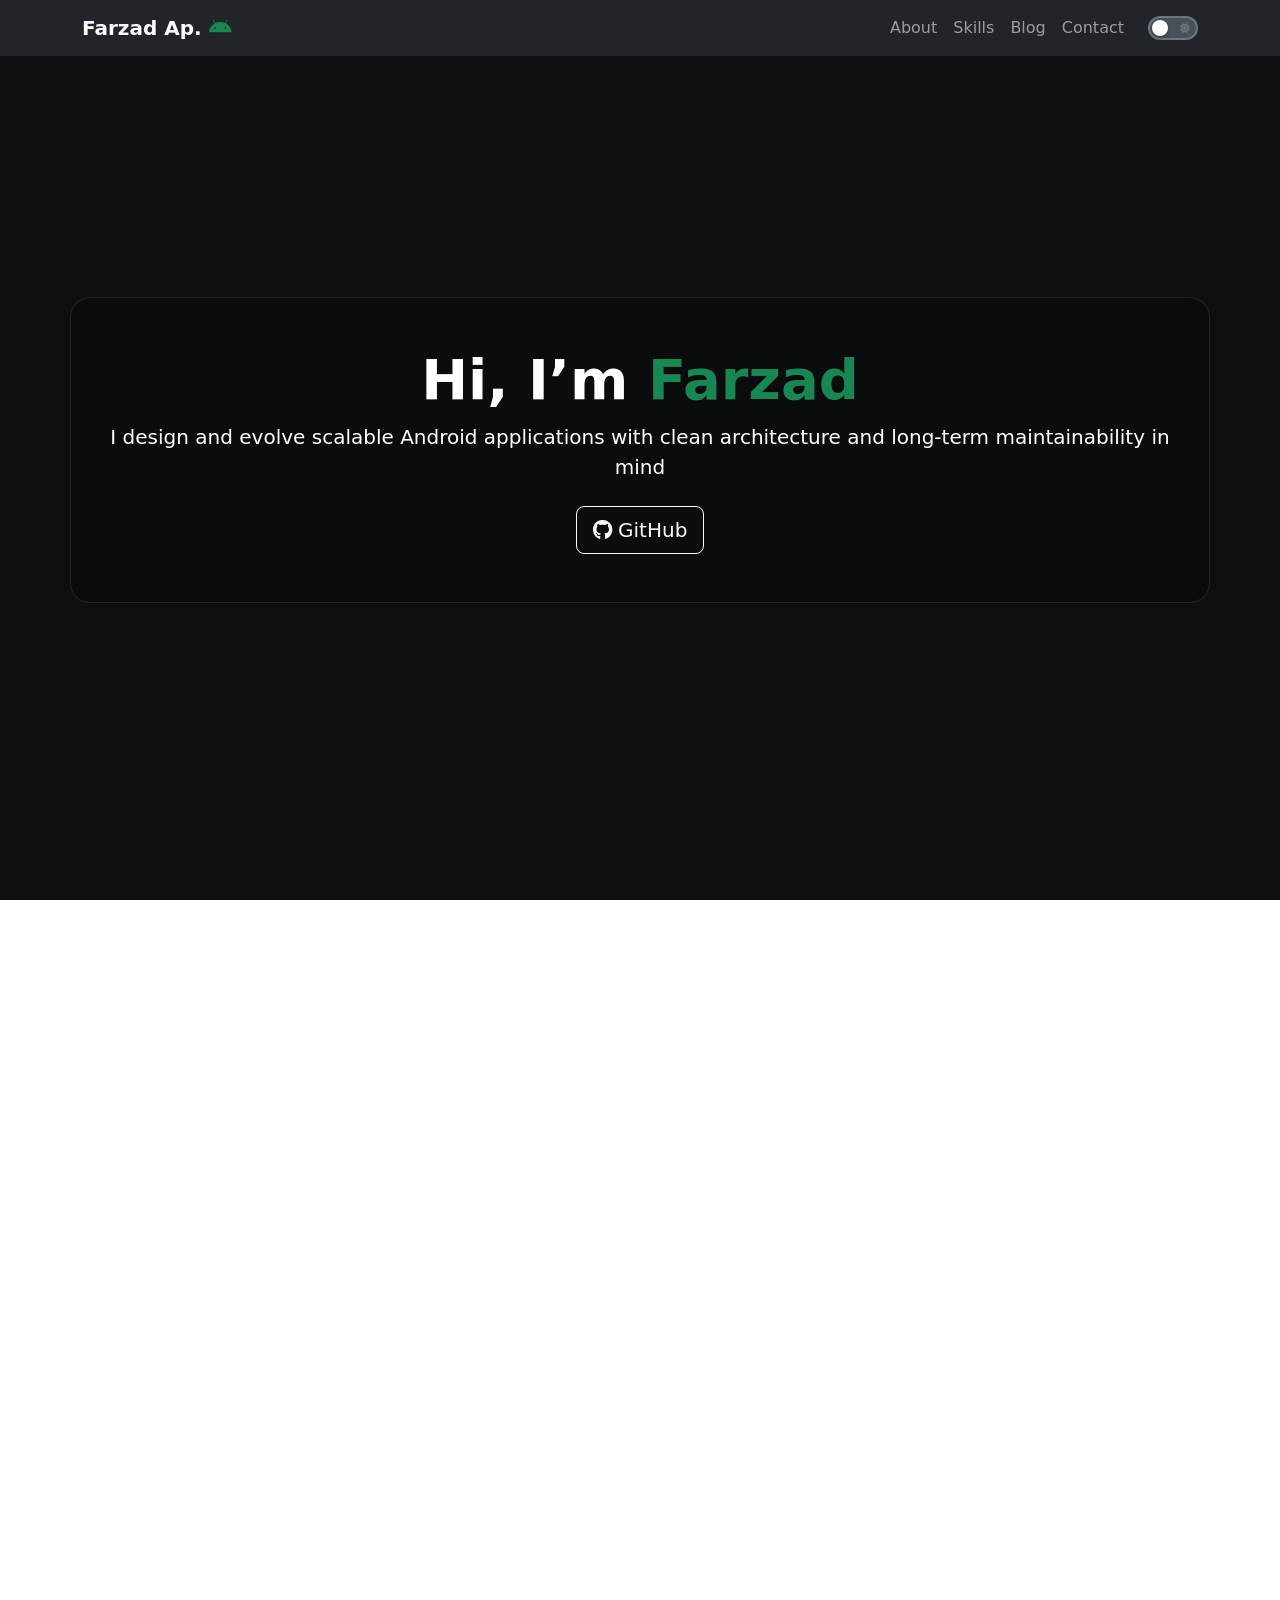
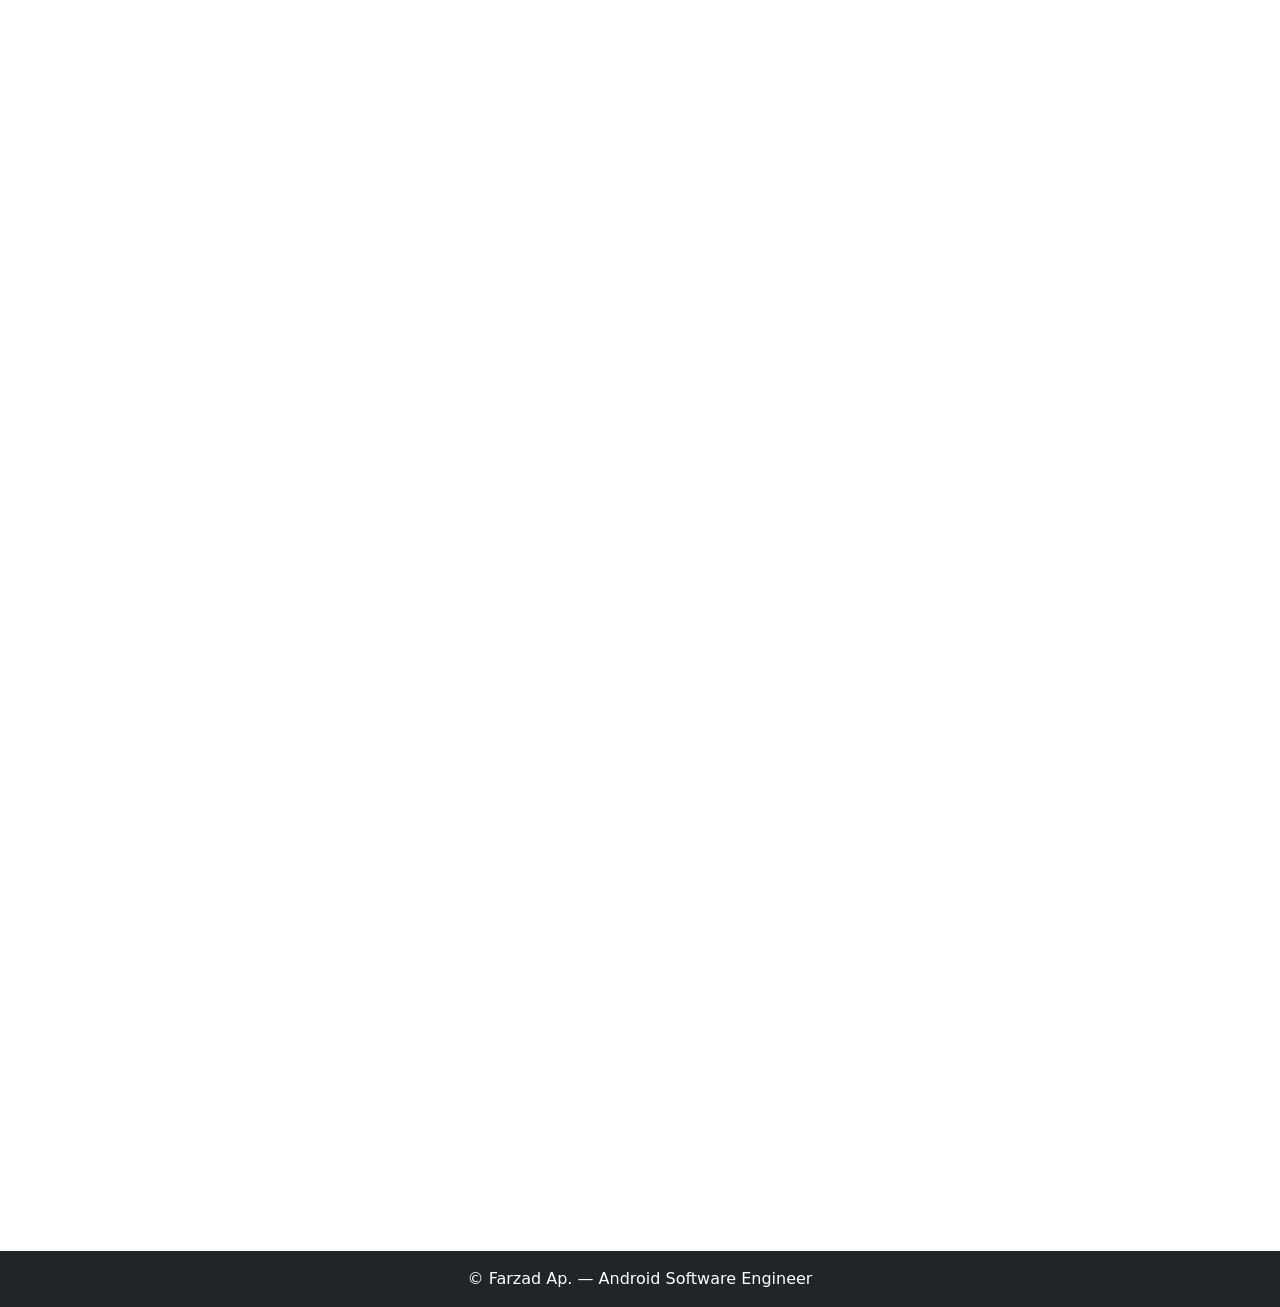
==== commit 9be6c77c: "Added blog section" ====
--- a/index.html
+++ b/index.html
@@ -42,6 +42,7 @@
                 <!-- <li class="nav-item"><a class="nav-link" href="#projects">Projects</a></li> -->
                 <!-- <li class="nav-item"><a class="nav-link" href="#experience">Experience</a></li> -->
                 <!-- <li class="nav-item"><a class="nav-link" href="#testimonials">Testimonials</a></li> -->
+                <li class="nav-item"><a class="nav-link" href="#blog">Blog</a></li>
                 <li class="nav-item"><a class="nav-link" href="#contact">Contact</a></li>
                 <li class="nav-item d-flex align-items-center">
                     <div class="theme-switch ms-3">
@@ -315,6 +316,25 @@
         </div>
     </section> -->
 
+    <!-- Blog -->
+    <section id="blog" class="py-5 bg-gradient-dark animate-on-scroll">
+        <div class="container">
+            <h2 class="text-center mb-5 text-white">Blog</h2>
+            <div class="row g-4 justify-content-center">
+                <div class="col-md-6 col-lg-4">
+                    <a href="blog/ai-landscape-guide.html" class="text-decoration-none">
+                        <div class="blog-card">
+                            <div class="blog-card-icon">🧠</div>
+                            <h5 class="blog-card-title">The AI Landscape — Big Picture</h5>
+                            <p class="blog-card-desc">Everything about AI, LLMs, Agents, and Coding tools — explained clearly with diagrams and hierarchy.</p>
+                            <span class="blog-card-link">Read more →</span>
+                        </div>
+                    </a>
+                </div>
+            </div>
+        </div>
+    </section>
+
     <!-- Contact -->
     <section id="contact" class="py-5 bg-gradient-light animate-on-scroll">
         <div class="container text-center">
--- a/assets/css/style.css
+++ b/assets/css/style.css
@@ -0,0 +1,746 @@
+html {
+  scroll-padding-top: 60px;
+  height: 100%;
+}
+
+body {
+  display: flex;
+  flex-direction: column;
+  height: 100%;
+}
+
+main {
+  flex: 1; /* pushes footer down */
+}
+
+/* Professional Timeline */
+.timeline {
+  position: relative;
+  max-width: 800px;
+  margin: 0 auto;
+  padding-left: 30px;
+}
+
+.timeline::before {
+  content: '';
+  position: absolute;
+  left: 15px;
+  top: 0;
+  bottom: 0;
+  width: 2px;
+  background: #e9ecef;
+}
+
+.timeline-item {
+  position: relative;
+  margin-bottom: 40px;
+  padding-left: 40px;
+}
+
+.timeline-marker {
+  position: absolute;
+  left: -25px;
+  top: 8px;
+  width: 16px;
+  height: 16px;
+  border-radius: 50%;
+  border: 3px solid white;
+  box-shadow: 0 2px 8px rgba(0,0,0,0.1);
+}
+
+.timeline-content {
+  background: white;
+  border-radius: 12px;
+  padding: 24px;
+  box-shadow: 0 4px 20px rgba(0,0,0,0.08);
+  border-left: 4px solid #e9ecef;
+  transition: all 0.3s ease;
+}
+
+.timeline-content:hover {
+  transform: translateY(-2px);
+  box-shadow: 0 8px 30px rgba(0,0,0,0.12);
+}
+
+.timeline-item:nth-child(1) .timeline-content {
+  border-left-color: #28a745;
+}
+
+.timeline-item:nth-child(2) .timeline-content {
+  border-left-color: #007bff;
+}
+
+.timeline-item:nth-child(3) .timeline-content {
+  border-left-color: #ffc107;
+}
+
+.timeline-item:nth-child(4) .timeline-content {
+  border-left-color: #17a2b8;
+}
+
+.timeline-header {
+  display: flex;
+  justify-content: space-between;
+  align-items: center;
+  margin-bottom: 8px;
+}
+
+.timeline-header h5 {
+  margin: 0;
+  font-size: 18px;
+  font-weight: 600;
+  color: #2c3e50;
+}
+
+.timeline-date {
+  font-size: 14px;
+  color: #6c757d;
+  font-weight: 500;
+}
+
+.company {
+  font-size: 16px;
+  font-weight: 600;
+  margin-bottom: 16px;
+}
+
+.achievements {
+  list-style: none;
+  padding: 0;
+  margin-bottom: 16px;
+}
+
+.achievements li {
+  position: relative;
+  padding-left: 20px;
+  margin-bottom: 8px;
+  color: #495057;
+  line-height: 1.5;
+}
+
+.achievements li::before {
+  content: '•';
+  position: absolute;
+  left: 0;
+  color: #28a745;
+  font-weight: bold;
+}
+
+.skills {
+  display: flex;
+  flex-wrap: wrap;
+  gap: 8px;
+}
+
+.skill-tag {
+  background: #f8f9fa;
+  color: #495057;
+  padding: 4px 12px;
+  border-radius: 20px;
+  font-size: 12px;
+  font-weight: 500;
+  border: 1px solid #e9ecef;
+}
+
+/* About Section */
+.about-highlights {
+  background: #f8f9fa;
+  border-radius: 12px;
+  padding: 20px;
+  border-left: 4px solid #28a745;
+}
+
+.highlight-item {
+  display: flex;
+  align-items: center;
+  font-size: 15px;
+  color: #495057;
+}
+
+.highlight-item i {
+  width: 20px;
+}
+
+/* Section Headers */
+section h2 {
+  font-weight: 700;
+  color: #2c3e50;
+}
+
+section h2.text-center {
+  position: relative;
+}
+
+section h2.text-center::after {
+  content: '';
+  position: absolute;
+  bottom: -10px;
+  left: 50%;
+  transform: translateX(-50%);
+  width: 60px;
+  height: 3px;
+  background: #28a745;
+  border-radius: 2px;
+}
+
+/* Skills Section Polish */
+.skills h5 {
+  color: #2c3e50;
+  font-weight: 600;
+  margin-bottom: 16px;
+}
+
+.skill-badges {
+  display: flex;
+  flex-wrap: wrap;
+  gap: 8px;
+  justify-content: center;
+  margin-top: 16px;
+}
+
+.skill-badge {
+  background: #f8f9fa;
+  color: #495057;
+  padding: 6px 14px;
+  border-radius: 50px;
+  font-size: 12px;
+  font-weight: 500;
+  border: 1px solid #e9ecef;
+  transition: all 0.3s ease;
+}
+
+.skill-badge:hover {
+  background: #28a745;
+  color: white;
+  border-color: #28a745;
+  transform: translateY(-2px);
+}
+
+/* Contact Form Polish */
+.contact-card {
+  background: white;
+  border-radius: 16px;
+  padding: 40px;
+  box-shadow: 0 10px 40px rgba(0,0,0,0.1);
+  border: 1px solid #e9ecef;
+}
+
+#contactForm .form-control {
+  border-radius: 8px;
+  border: 2px solid #e9ecef;
+  padding: 12px 16px;
+  transition: border-color 0.3s ease;
+}
+
+#contactForm .form-control:focus {
+  border-color: #28a745;
+  box-shadow: 0 0 0 0.2rem rgba(40, 167, 69, 0.25);
+}
+
+/* Beautiful Backgrounds */
+.bg-gradient-light {
+  background: linear-gradient(135deg, #f8f9fa 0%, #e9ecef 100%);
+  position: relative;
+}
+
+.bg-gradient-dark {
+  background: linear-gradient(135deg, #2c3e50 0%, #34495e 100%);
+  color: white;
+}
+
+.bg-gradient-dark h2 {
+  color: white;
+}
+
+.bg-pattern {
+  background-color: #f8f9fa;
+  background-image: 
+    radial-gradient(circle at 25px 25px, rgba(40, 167, 69, 0.1) 2px, transparent 2px),
+    radial-gradient(circle at 75px 75px, rgba(40, 167, 69, 0.05) 2px, transparent 2px);
+  background-size: 100px 100px;
+}
+
+.bg-dots {
+  background-color: #f1f3f4;
+  background-image: radial-gradient(circle, rgba(40, 167, 69, 0.15) 1px, transparent 1px);
+  background-size: 20px 20px;
+}
+
+.bg-wave {
+  background: linear-gradient(135deg, #667eea 0%, #764ba2 100%);
+  color: white;
+  position: relative;
+  overflow: hidden;
+}
+
+.bg-wave::before {
+  content: '';
+  position: absolute;
+  top: 0;
+  left: 0;
+  right: 0;
+  bottom: 0;
+  background-image: 
+    radial-gradient(circle at 20% 80%, rgba(255,255,255,0.1) 0%, transparent 50%),
+    radial-gradient(circle at 80% 20%, rgba(255,255,255,0.1) 0%, transparent 50%);
+  pointer-events: none;
+}
+
+.bg-wave h2 {
+  color: white;
+}
+
+/* Hero Animations */
+.hero-subtitle {
+  animation: fadeInUp 1s ease-out 0.2s both;
+}
+
+.hero-title {
+  animation: fadeInUp 1s ease-out 0.4s both;
+}
+
+.hero-description {
+  animation: fadeInUp 1s ease-out 0.6s both;
+}
+
+.hero-buttons {
+  animation: fadeInUp 1s ease-out 0.8s both;
+}
+
+@keyframes fadeInUp {
+  from {
+    opacity: 0;
+    transform: translateY(30px);
+  }
+  to {
+    opacity: 1;
+    transform: translateY(0);
+  }
+}
+
+/* Testimonials */
+.testimonial-card {
+  background: white;
+  border-radius: 12px;
+  padding: 24px;
+  box-shadow: 0 4px 20px rgba(0,0,0,0.1);
+  height: 100%;
+  transition: transform 0.3s ease;
+}
+
+.testimonial-card:hover {
+  transform: translateY(-5px);
+}
+
+.testimonial-content {
+  margin-bottom: 16px;
+}
+
+.testimonial-content p {
+  font-style: italic;
+  color: #495057;
+  margin: 0;
+}
+
+.testimonial-author strong {
+  color: #2c3e50;
+}
+
+/* Scroll Animations */
+.animate-on-scroll {
+  opacity: 0;
+  transform: translateY(30px);
+  transition: all 0.8s ease-out;
+}
+
+.animate-on-scroll.animate {
+  opacity: 1;
+  transform: translateY(0);
+}
+
+.timeline-item {
+  opacity: 0;
+  transform: translateX(-30px);
+  transition: all 0.6s ease-out;
+}
+
+.timeline-item.animate {
+  opacity: 1;
+  transform: translateX(0);
+}
+
+.timeline-item:nth-child(even) {
+  transform: translateX(30px);
+}
+
+.timeline-item:nth-child(even).animate {
+  transform: translateX(0);
+}
+
+/* Card Hover Effects */
+.timeline-content {
+  transition: all 0.3s ease;
+}
+
+.timeline-content:hover {
+  transform: translateY(-5px) scale(1.02);
+  box-shadow: 0 15px 40px rgba(0,0,0,0.15);
+}
+
+@media (max-width: 768px) {
+  .timeline {
+    padding-left: 20px;
+  }
+  
+  .timeline-item {
+    padding-left: 30px;
+  }
+  
+  .timeline-marker {
+    left: -20px;
+  }
+  
+  .timeline-header {
+    flex-direction: column;
+    align-items: flex-start;
+  }
+  
+  .about-highlights {
+    margin-top: 20px;
+  }
+  
+  .animate-on-scroll {
+    transform: translateY(20px);
+  }
+  
+  .timeline-item {
+    transform: translateY(20px);
+  }
+  
+  .timeline-item:nth-child(even) {
+    transform: translateY(20px);
+  }
+}
+
+/* Tech workspace background */
+header {
+  background: linear-gradient(rgba(0,0,0,0.6), rgba(0,0,0,0.6)), url('https://images.unsplash.com/photo-1504639725590-34d0984388bd?w=1920&auto=format&fit=crop') center/cover no-repeat;
+}
+
+header .container {
+  position: relative;
+  z-index: 1;
+  background: rgba(0,0,0,0.15);
+  backdrop-filter: blur(10px);
+  border-radius: 20px;
+  padding: 3rem 2rem;
+  border: 1px solid rgba(255,255,255,0.1);
+}
+
+/* Dark Mode Styles */
+[data-theme="dark"] {
+  background-color: #1a1a1a !important;
+  color: #e9ecef !important;
+}
+
+[data-theme="dark"] body {
+  background-color: #1a1a1a !important;
+  color: #e9ecef !important;
+}
+
+[data-theme="dark"] .bg-gradient-light {
+  background: linear-gradient(135deg, #2c3e50 0%, #34495e 100%) !important;
+  color: white;
+}
+
+[data-theme="dark"] .bg-pattern {
+  background-color: #2c3e50 !important;
+}
+
+[data-theme="dark"] .bg-dots {
+  background-color: #34495e !important;
+}
+
+[data-theme="dark"] .card {
+  background-color: #343a40 !important;
+  color: white !important;
+}
+
+[data-theme="dark"] .testimonial-card {
+  background-color: #343a40 !important;
+  color: white !important;
+}
+
+[data-theme="dark"] .timeline-content {
+  background-color: #343a40 !important;
+  color: white !important;
+}
+
+[data-theme="dark"] .skill-badge {
+  background-color: #495057 !important;
+  color: white !important;
+  border-color: #6c757d !important;
+}
+
+[data-theme="dark"] .skill-tag {
+  background-color: #495057 !important;
+  color: white !important;
+}
+
+[data-theme="dark"] .form-control {
+  background-color: #495057 !important;
+  color: white !important;
+  border-color: #6c757d !important;
+}
+
+[data-theme="dark"] .form-control:focus {
+  background-color: #495057 !important;
+  color: white !important;
+}
+
+[data-theme="dark"] .form-control::placeholder {
+  color: #adb5bd !important;
+}
+
+/* Animated Theme Switch */
+.theme-switch {
+  position: relative;
+  display: inline-block;
+  width: 50px;
+  height: 24px;
+}
+
+.theme-switch-checkbox {
+  opacity: 0;
+  width: 0;
+  height: 0;
+}
+
+.theme-switch-label {
+  position: absolute;
+  cursor: pointer;
+  top: 0;
+  left: 0;
+  right: 0;
+  bottom: 0;
+  background: #495057;
+  border-radius: 24px;
+  transition: all 0.3s ease;
+  border: 2px solid #6c757d;
+}
+
+.theme-switch-label:hover {
+  background: #6c757d;
+}
+
+.theme-switch-switch {
+  position: absolute;
+  content: "";
+  height: 16px;
+  width: 16px;
+  left: 2px;
+  bottom: 2px;
+  background: white;
+  border-radius: 50%;
+  transition: all 0.3s ease;
+  box-shadow: 0 2px 4px rgba(0,0,0,0.2);
+}
+
+.theme-switch-checkbox:checked + .theme-switch-label {
+  background: #28a745;
+  border-color: #20c997;
+}
+
+.theme-switch-checkbox:checked + .theme-switch-label .theme-switch-switch {
+  transform: translateX(26px);
+}
+
+.theme-switch-inner:before,
+.theme-switch-inner:after {
+  position: absolute;
+  top: 50%;
+  transform: translateY(-50%);
+  font-family: "Font Awesome 6 Free";
+  font-weight: 900;
+  font-size: 10px;
+  transition: opacity 0.3s ease;
+}
+
+.theme-switch-inner:before {
+  content: "\f186";
+  left: 6px;
+  color: #ffc107;
+  opacity: 0;
+}
+
+.theme-switch-inner:after {
+  content: "\f185";
+  right: 6px;
+  color: #6c757d;
+  opacity: 1;
+}
+
+.theme-switch-checkbox:checked + .theme-switch-label .theme-switch-inner:before {
+  opacity: 1;
+}
+
+.theme-switch-checkbox:checked + .theme-switch-label .theme-switch-inner:after {
+  opacity: 0;
+}
+
+/* Enhanced Contact Form Button */
+#contactForm .btn {
+  background: linear-gradient(45deg, #28a745, #20c997);
+  border: none;
+  border-radius: 50px;
+  padding: 12px 30px;
+  font-weight: 600;
+  text-transform: uppercase;
+  letter-spacing: 1px;
+  box-shadow: 0 4px 15px rgba(40, 167, 69, 0.3);
+  transition: all 0.3s ease;
+}
+
+#contactForm .btn:hover {
+  transform: translateY(-2px);
+  box-shadow: 0 8px 25px rgba(40, 167, 69, 0.4);
+  background: linear-gradient(45deg, #20c997, #28a745);
+}
+
+/* Enhanced Social Media Buttons */
+.social-links a {
+  display: inline-flex;
+  align-items: center;
+  justify-content: center;
+  width: 50px;
+  height: 50px;
+  border-radius: 50%;
+  margin: 0 10px;
+  transition: all 0.3s ease;
+  text-decoration: none;
+  box-shadow: 0 4px 15px rgba(0,0,0,0.1);
+}
+
+.social-links a:hover {
+  transform: translateY(-3px);
+  box-shadow: 0 8px 25px rgba(0,0,0,0.2);
+}
+
+.social-links .email {
+  background: linear-gradient(45deg, #dc3545, #fd7e14);
+  color: white;
+}
+
+.social-links .github {
+  background: linear-gradient(45deg, #333, #666);
+  color: white;
+}
+
+.social-links .linkedin {
+  background: linear-gradient(45deg, #0077b5, #00a0dc);
+  color: white;
+}
+
+[data-theme="dark"] .social-links a {
+  box-shadow: 0 4px 15px rgba(255,255,255,0.1);
+}
+
+[data-theme="dark"] .social-links a:hover {
+  box-shadow: 0 8px 25px rgba(255,255,255,0.2);
+}
+
+/* Dark mode text fixes */
+[data-theme="dark"] h1,
+[data-theme="dark"] h2,
+[data-theme="dark"] h3,
+[data-theme="dark"] h4,
+[data-theme="dark"] h5,
+[data-theme="dark"] h6,
+[data-theme="dark"] p,
+[data-theme="dark"] .lead,
+[data-theme="dark"] .card-title,
+[data-theme="dark"] .timeline-header h5,
+[data-theme="dark"] .company,
+[data-theme="dark"] .achievements li,
+[data-theme="dark"] .testimonial-author strong {
+  color: #e9ecef !important;
+}
+
+[data-theme="dark"] .text-dark {
+  color: #e9ecef !important;
+}
+
+[data-theme="dark"] .text-muted {
+  color: #adb5bd !important;
+}
+
+/* Light mode navbar */
+[data-theme="light"] .navbar {
+  background-color: #f8f9fa !important;
+}
+
+[data-theme="light"] .navbar-brand,
+[data-theme="light"] .nav-link {
+  color: #212529 !important;
+}
+
+[data-theme="light"] .navbar-toggler {
+  border-color: #212529;
+}
+
+[data-theme="light"] .navbar-toggler-icon {
+  background-image: url("data:image/svg+xml,%3csvg xmlns='http://www.w3.org/2000/svg' viewBox='0 0 30 30'%3e%3cpath stroke='rgba%2833, 37, 41, 0.75%29' stroke-linecap='round' stroke-miterlimit='10' stroke-width='2' d='m4 7h22M4 15h22M4 23h22'/%3e%3c/svg%3e");
+}
+
+
+
+/* Blog Cards */
+.blog-card {
+  background: white;
+  border-radius: 12px;
+  padding: 28px;
+  height: 100%;
+  box-shadow: 0 4px 20px rgba(0,0,0,0.1);
+  transition: transform 0.3s ease, box-shadow 0.3s ease;
+}
+
+.blog-card:hover {
+  transform: translateY(-5px);
+  box-shadow: 0 12px 36px rgba(0,0,0,0.18);
+}
+
+.blog-card-icon {
+  font-size: 2.4rem;
+  margin-bottom: 12px;
+}
+
+.blog-card-title {
+  color: #2c3e50;
+  font-weight: 700;
+  margin-bottom: 8px;
+}
+
+.blog-card-desc {
+  color: #6c757d;
+  font-size: 0.9rem;
+  line-height: 1.6;
+  margin-bottom: 12px;
+}
+
+.blog-card-link {
+  color: #28a745;
+  font-weight: 600;
+  font-size: 0.9rem;
+}
+
+[data-theme="dark"] .blog-card {
+  background-color: #343a40 !important;
+}
+
+[data-theme="dark"] .blog-card-title {
+  color: #e9ecef !important;
+}
+
+[data-theme="dark"] .blog-card-desc {
+  color: #adb5bd !important;
+}
